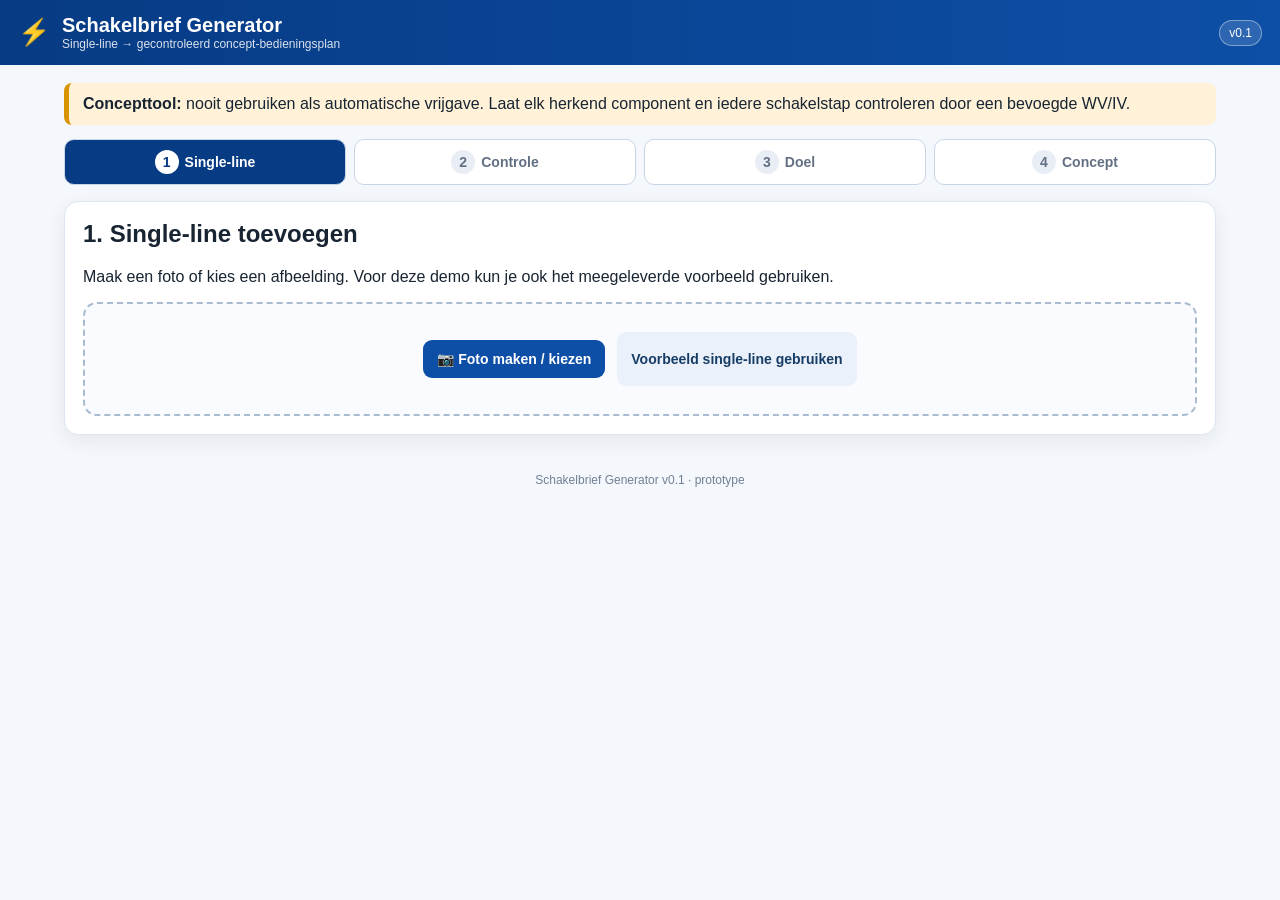
==== index.html @ 0936eeee "Add files via upload" ====
<!doctype html>
<html lang="nl">
<head>
  <meta charset="utf-8">
  <meta name="viewport" content="width=device-width,initial-scale=1,viewport-fit=cover">
  <meta name="theme-color" content="#073b84">
  <title>Schakelbrief Generator</title>
  <link rel="manifest" href="manifest.webmanifest">
  <link rel="stylesheet" href="style.css">
</head>
<body>
<header class="topbar">
  <div class="logo">⚡</div>
  <div>
    <h1>Schakelbrief Generator</h1>
    <div class="subtitle">Single-line → gecontroleerd concept-bedieningsplan</div>
  </div>
  <span class="badge">v0.1</span>
</header>

<main>
  <div class="warning">
    <b>Concepttool:</b> nooit gebruiken als automatische vrijgave. Laat elk herkend component en iedere schakelstap controleren door een bevoegde WV/IV.
  </div>

  <nav class="steps" aria-label="stappen">
    <button class="step active" data-step="1"><span>1</span>Single-line</button>
    <button class="step" data-step="2"><span>2</span>Controle</button>
    <button class="step" data-step="3"><span>3</span>Doel</button>
    <button class="step" data-step="4"><span>4</span>Concept</button>
  </nav>

  <section class="panel show" id="step1">
    <h2>1. Single-line toevoegen</h2>
    <p>Maak een foto of kies een afbeelding. Voor deze demo kun je ook het meegeleverde voorbeeld gebruiken.</p>
    <div class="uploadbox">
      <input id="fileInput" type="file" accept="image/*" capture="environment">
      <label for="fileInput" class="primary">📷 Foto maken / kiezen</label>
      <button id="demoBtn" class="secondary">Voorbeeld single-line gebruiken</button>
    </div>
    <div id="previewWrap" class="preview-wrap hidden">
      <img id="preview" alt="Single-line voorbeeld">
      <div class="actions">
        <button id="analyseBtn" class="primary">Analyse starten</button>
      </div>
    </div>
  </section>

  <section class="panel" id="step2">
    <h2>2. Herkende installatie controleren</h2>
    <p class="muted">In v0.1 wordt met demo-herkenning gewerkt. In de echte versie komt hier vision-analyse met zekerheidsscores en handmatige correctie.</p>
    <div class="confidence">Demo-herkenning <b>— handmatige controle verplicht</b></div>
    <div id="components"></div>
    <div class="actions">
      <button class="secondary back" data-back="1">← Terug</button>
      <button id="confirmComponents" class="primary">Alles gecontroleerd →</button>
    </div>
  </section>

  <section class="panel" id="step3">
    <h2>3. Doel van de schakeling</h2>
    <div class="grid2">
      <label>Projectnummer<input id="project" value=""></label>
      <label>Klantnaam<input id="client" value=""></label>
      <label>Adres<input id="address" value=""></label>
      <label>Plaats<input id="city" value=""></label>
      <label>Opgesteld door<input id="author" value=""></label>
      <label>Datum uitvoering<input id="date" type="date"></label>
    </div>

    <label>Doel
      <select id="goal">
        <option value="veiligstellen">Installatie / trafo veiligstellen</option>
        <option value="vrijschakelen">Kabel vrijschakelen</option>
        <option value="omschakelen">Voeding omschakelen</option>
        <option value="onderhoud">Onderhoud mogelijk maken</option>
      </select>
    </label>

    <label>Te behandelen object
      <select id="target">
        <option>T0 - Trafo 2500 kVA</option>
        <option>T2 - Trafo</option>
        <option>Station T1 - Power 1000 kVA</option>
        <option>Handmatig invoeren…</option>
      </select>
    </label>

    <label>Extra instructie / bijzonderheden
      <textarea id="notes" rows="3" placeholder="Bijv. richtingsticker verwijderen, LS-zijde apart veiligstellen, vreemdaarding nodig..."></textarea>
    </label>
    <div class="actions">
      <button class="secondary back" data-back="2">← Terug</button>
      <button id="generateBtn" class="primary">Concept genereren →</button>
    </div>
  </section>

  <section class="panel" id="step4">
    <div class="dochead">
      <div>
        <h2>Concept-bedieningsplan</h2>
        <p class="muted">Controleer en wijzig iedere regel vóór gebruik.</p>
      </div>
      <div class="status">CONCEPT</div>
    </div>

    <div class="meta" id="meta"></div>

    <div class="table-wrap">
      <table>
        <thead>
          <tr>
            <th>Nr</th><th>kV</th><th>Van</th><th>Naar</th><th>Test</th><th>Borg.</th>
            <th>Component</th><th>Gevolg</th><th>Bijzonderheden</th><th></th>
          </tr>
        </thead>
        <tbody id="planBody"></tbody>
      </table>
    </div>

    <div class="legend">
      <b>Legenda:</b> SA = spanning aantonen · DM = draaiveld meten · ABS = afwezigheid bedrijfsspanning aantonen · A = aanbrengen · V = verwijderen
    </div>
    <div class="actions no-print">
      <button class="secondary back" data-back="3">← Terug</button>
      <button id="addRow" class="secondary">＋ Regel toevoegen</button>
      <button id="printBtn" class="primary">🖨️ Print / opslaan als PDF</button>
    </div>
  </section>
</main>

<footer>Schakelbrief Generator v0.1 · prototype</footer>
<script src="app.js"></script>
</body>
</html>
---- style.css ----
:root{
  --blue:#073b84; --blue2:#0d4fa6; --light:#eef5ff; --line:#c8d5e6;
  --text:#182431; --muted:#637083; --danger:#a62929; --ok:#1e6b41;
}
*{box-sizing:border-box} body{margin:0;font-family:Arial,Helvetica,sans-serif;background:#f4f7fb;color:var(--text)}
.topbar{display:flex;align-items:center;gap:12px;padding:14px 18px;background:linear-gradient(90deg,var(--blue),var(--blue2));color:white;position:sticky;top:0;z-index:5}
.topbar h1{font-size:20px;margin:0}.subtitle{font-size:12px;opacity:.85}.logo{font-size:26px}.badge{margin-left:auto;background:#fff2;color:white;border:1px solid #fff6;border-radius:999px;padding:5px 9px;font-size:12px}
main{max-width:1180px;margin:18px auto;padding:0 14px}
.warning{background:#fff2d9;border-left:5px solid #d79300;padding:12px 14px;border-radius:8px;margin-bottom:14px}
.steps{display:grid;grid-template-columns:repeat(4,1fr);gap:8px;margin:12px 0 16px}
.step{border:1px solid var(--line);background:white;padding:10px;border-radius:10px;font-weight:700;color:var(--muted);cursor:pointer}
.step span{display:inline-grid;place-items:center;width:24px;height:24px;border-radius:50%;background:#e9eef6;margin-right:6px}
.step.active{background:var(--blue);color:white}.step.active span{background:white;color:var(--blue)}
.panel{display:none;background:white;border:1px solid #dde5ef;border-radius:14px;padding:18px;box-shadow:0 6px 22px #18324a12}
.panel.show{display:block}.panel h2{margin-top:0}.muted{color:var(--muted)}
.uploadbox{border:2px dashed #aabbd0;border-radius:14px;padding:28px;display:flex;gap:12px;justify-content:center;flex-wrap:wrap;background:#f9fbfe}
input[type=file]{display:none}
button,.primary,.secondary{border:none;border-radius:9px;padding:11px 14px;font-weight:700;cursor:pointer;font-size:14px}
.primary{background:var(--blue2);color:#fff}.secondary{background:#eaf1fa;color:#173d67}.actions{display:flex;gap:10px;justify-content:flex-end;margin-top:18px;flex-wrap:wrap}
.preview-wrap{margin-top:16px;text-align:center}.preview-wrap img{max-width:100%;max-height:520px;border:1px solid var(--line);border-radius:10px;background:white}
.hidden{display:none}.confidence{padding:10px 12px;background:#fff2d9;border-radius:8px;margin:10px 0 14px}
.comp{display:grid;grid-template-columns:34px 1fr 1fr 120px;gap:8px;align-items:center;border-bottom:1px solid #edf1f5;padding:8px 0}
.comp input,.comp select,.grid2 input,select,textarea{width:100%;padding:9px;border:1px solid #bfcbd9;border-radius:7px;background:white}
.grid2{display:grid;grid-template-columns:1fr 1fr;gap:10px 14px;margin-bottom:12px} label{display:block;font-size:13px;font-weight:700;margin:8px 0} label input,label select,label textarea{display:block;margin-top:5px;font-weight:400}
.dochead{display:flex;justify-content:space-between;align-items:flex-start}.status{background:#fff0f0;color:var(--danger);border:2px solid var(--danger);font-weight:800;padding:7px 12px;border-radius:6px;transform:rotate(-2deg)}
.meta{display:grid;grid-template-columns:repeat(3,1fr);gap:7px 14px;background:#f7f9fc;padding:12px;border-radius:8px;margin:12px 0}.meta div{font-size:13px}.meta b{display:block;color:#536276;font-size:11px}
.table-wrap{overflow:auto} table{border-collapse:collapse;width:100%;min-width:980px;font-size:12px} th{background:var(--blue2);color:#fff;padding:7px;border:1px solid #0a3d79} td{border:1px solid #aeb9c5;padding:3px;vertical-align:top} td input,td select{width:100%;border:0;background:transparent;padding:5px;font-size:12px} td:last-child{width:36px;text-align:center}.del{background:#f9e7e7;color:#8b1c1c;padding:5px 8px;border-radius:6px}
.legend{font-size:11px;padding:10px;border:1px solid var(--line);border-top:0;background:#fafcff}
footer{text-align:center;color:#718095;font-size:12px;padding:20px}
@media(max-width:700px){.steps{grid-template-columns:1fr 1fr}.grid2{grid-template-columns:1fr}.comp{grid-template-columns:28px 1fr}.comp .kind,.comp .conf{grid-column:2}.meta{grid-template-columns:1fr 1fr}}
@media print{
  body{background:white}.topbar,.steps,.warning,footer,.no-print{display:none!important}
  main{max-width:none;margin:0;padding:0}.panel{display:none!important;border:0;box-shadow:none;padding:0}.panel#step4{display:block!important}
  .status{display:block}.table-wrap{overflow:visible}table{min-width:0;font-size:9px}th,td{padding:3px}.meta{font-size:9px}
  @page{size:A4 landscape;margin:10mm}
}
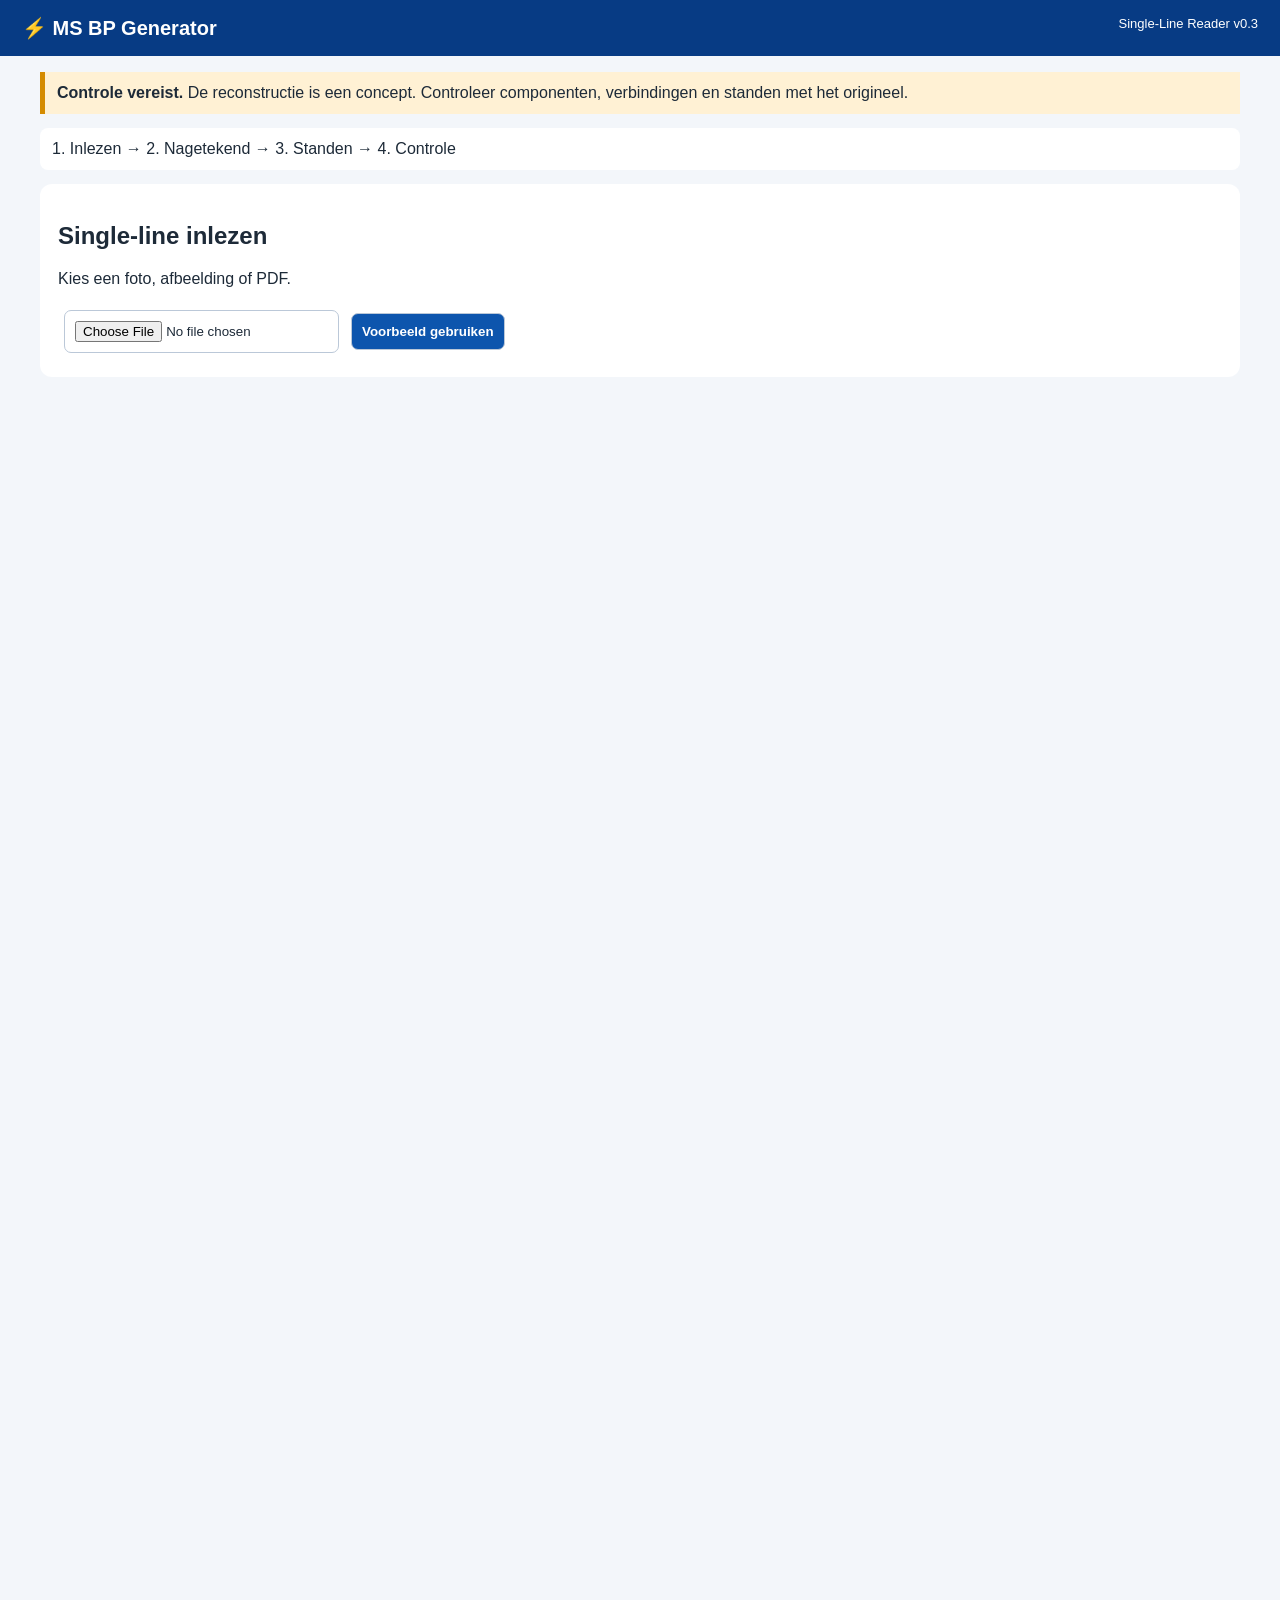
==== commit 5854576c: "Add files via upload" ====
--- a/index.html
+++ b/index.html
@@ -2,134 +2,33 @@
 <html lang="nl">
 <head>
   <meta charset="utf-8">
-  <meta name="viewport" content="width=device-width,initial-scale=1,viewport-fit=cover">
-  <meta name="theme-color" content="#073b84">
-  <title>Schakelbrief Generator</title>
-  <link rel="manifest" href="manifest.webmanifest">
-  <link rel="stylesheet" href="style.css">
+  <meta name="viewport" content="width=device-width,initial-scale=1">
+  <title>MS BP Generator</title>
+  <meta http-equiv="Cache-Control" content="no-cache, no-store, must-revalidate">
+  <meta http-equiv="Pragma" content="no-cache">
+  <meta http-equiv="Expires" content="0">
 </head>
 <body>
-<header class="topbar">
-  <div class="logo">⚡</div>
-  <div>
-    <h1>Schakelbrief Generator</h1>
-    <div class="subtitle">Single-line → gecontroleerd concept-bedieningsplan</div>
-  </div>
-  <span class="badge">v0.1</span>
-</header>
-
-<main>
-  <div class="warning">
-    <b>Concepttool:</b> nooit gebruiken als automatische vrijgave. Laat elk herkend component en iedere schakelstap controleren door een bevoegde WV/IV.
-  </div>
-
-  <nav class="steps" aria-label="stappen">
-    <button class="step active" data-step="1"><span>1</span>Single-line</button>
-    <button class="step" data-step="2"><span>2</span>Controle</button>
-    <button class="step" data-step="3"><span>3</span>Doel</button>
-    <button class="step" data-step="4"><span>4</span>Concept</button>
-  </nav>
-
-  <section class="panel show" id="step1">
-    <h2>1. Single-line toevoegen</h2>
-    <p>Maak een foto of kies een afbeelding. Voor deze demo kun je ook het meegeleverde voorbeeld gebruiken.</p>
-    <div class="uploadbox">
-      <input id="fileInput" type="file" accept="image/*" capture="environment">
-      <label for="fileInput" class="primary">📷 Foto maken / kiezen</label>
-      <button id="demoBtn" class="secondary">Voorbeeld single-line gebruiken</button>
-    </div>
-    <div id="previewWrap" class="preview-wrap hidden">
-      <img id="preview" alt="Single-line voorbeeld">
-      <div class="actions">
-        <button id="analyseBtn" class="primary">Analyse starten</button>
-      </div>
-    </div>
-  </section>
-
-  <section class="panel" id="step2">
-    <h2>2. Herkende installatie controleren</h2>
-    <p class="muted">In v0.1 wordt met demo-herkenning gewerkt. In de echte versie komt hier vision-analyse met zekerheidsscores en handmatige correctie.</p>
-    <div class="confidence">Demo-herkenning <b>— handmatige controle verplicht</b></div>
-    <div id="components"></div>
-    <div class="actions">
-      <button class="secondary back" data-back="1">← Terug</button>
-      <button id="confirmComponents" class="primary">Alles gecontroleerd →</button>
-    </div>
-  </section>
-
-  <section class="panel" id="step3">
-    <h2>3. Doel van de schakeling</h2>
-    <div class="grid2">
-      <label>Projectnummer<input id="project" value=""></label>
-      <label>Klantnaam<input id="client" value=""></label>
-      <label>Adres<input id="address" value=""></label>
-      <label>Plaats<input id="city" value=""></label>
-      <label>Opgesteld door<input id="author" value=""></label>
-      <label>Datum uitvoering<input id="date" type="date"></label>
-    </div>
-
-    <label>Doel
-      <select id="goal">
-        <option value="veiligstellen">Installatie / trafo veiligstellen</option>
-        <option value="vrijschakelen">Kabel vrijschakelen</option>
-        <option value="omschakelen">Voeding omschakelen</option>
-        <option value="onderhoud">Onderhoud mogelijk maken</option>
-      </select>
-    </label>
-
-    <label>Te behandelen object
-      <select id="target">
-        <option>T0 - Trafo 2500 kVA</option>
-        <option>T2 - Trafo</option>
-        <option>Station T1 - Power 1000 kVA</option>
-        <option>Handmatig invoeren…</option>
-      </select>
-    </label>
-
-    <label>Extra instructie / bijzonderheden
-      <textarea id="notes" rows="3" placeholder="Bijv. richtingsticker verwijderen, LS-zijde apart veiligstellen, vreemdaarding nodig..."></textarea>
-    </label>
-    <div class="actions">
-      <button class="secondary back" data-back="2">← Terug</button>
-      <button id="generateBtn" class="primary">Concept genereren →</button>
-    </div>
-  </section>
-
-  <section class="panel" id="step4">
-    <div class="dochead">
-      <div>
-        <h2>Concept-bedieningsplan</h2>
-        <p class="muted">Controleer en wijzig iedere regel vóór gebruik.</p>
-      </div>
-      <div class="status">CONCEPT</div>
-    </div>
-
-    <div class="meta" id="meta"></div>
-
-    <div class="table-wrap">
-      <table>
-        <thead>
-          <tr>
-            <th>Nr</th><th>kV</th><th>Van</th><th>Naar</th><th>Test</th><th>Borg.</th>
-            <th>Component</th><th>Gevolg</th><th>Bijzonderheden</th><th></th>
-          </tr>
-        </thead>
-        <tbody id="planBody"></tbody>
-      </table>
-    </div>
-
-    <div class="legend">
-      <b>Legenda:</b> SA = spanning aantonen · DM = draaiveld meten · ABS = afwezigheid bedrijfsspanning aantonen · A = aanbrengen · V = verwijderen
-    </div>
-    <div class="actions no-print">
-      <button class="secondary back" data-back="3">← Terug</button>
-      <button id="addRow" class="secondary">＋ Regel toevoegen</button>
-      <button id="printBtn" class="primary">🖨️ Print / opslaan als PDF</button>
-    </div>
-  </section>
-</main>
-
-<footer>Schakelbrief Generator v0.1 · prototype</footer>
-<script src="app.js"></script>
+  <p>MS BP Generator v0.3 wordt geopend…</p>
+  <script>
+    (async () => {
+      try {
+        if ('serviceWorker' in navigator) {
+          const regs = await navigator.serviceWorker.getRegistrations();
+          for (const reg of regs) {
+            await reg.unregister();
+          }
+        }
+        if ('caches' in window) {
+          const keys = await caches.keys();
+          await Promise.all(keys.map(k => caches.delete(k)));
+        }
+      } catch (e) {
+        console.log('Opschonen service worker/cache:', e);
+      }
+      window.location.replace('./MS_BP_Generator_v0_3/?v=03');
+    })();
+  </script>
+  <p><a href="./MS_BP_Generator_v0_3/?v=03">Klik hier als je niet automatisch wordt doorgestuurd.</a></p>
 </body>
 </html>
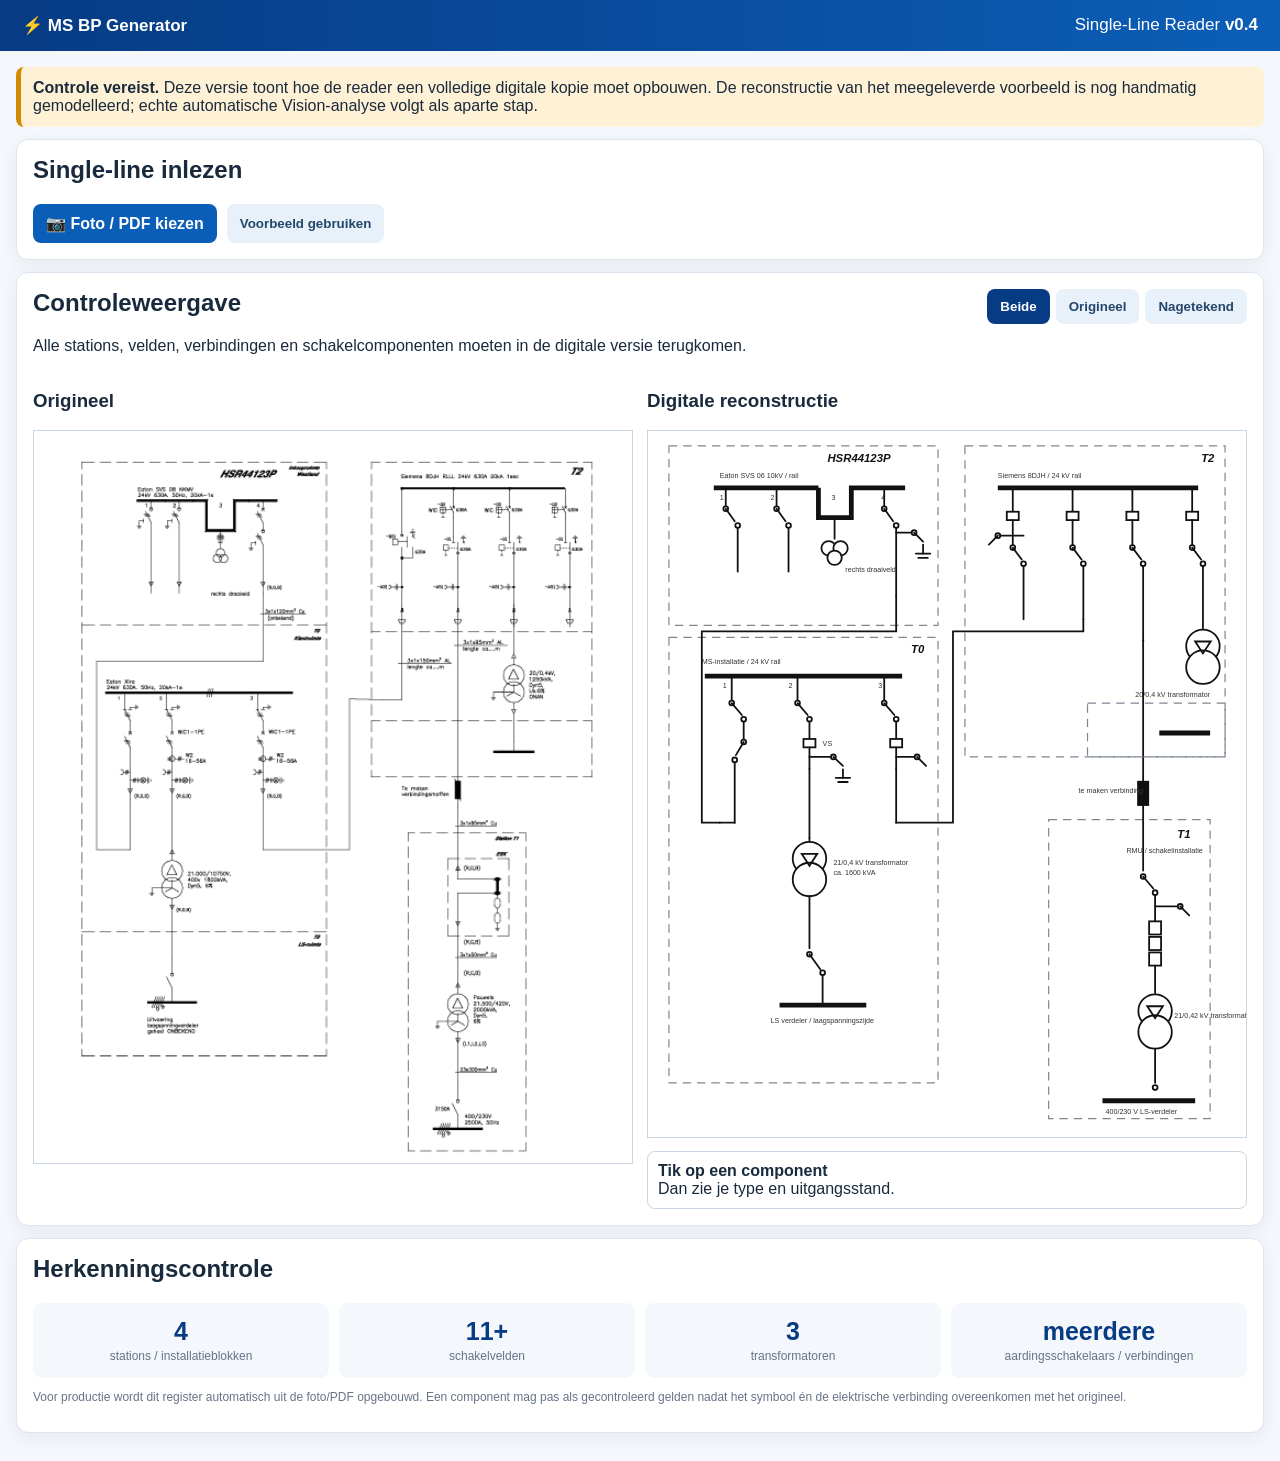
==== commit fcc07b53: "Add files via upload" ====
--- a/index.html
+++ b/index.html
@@ -4,31 +4,11 @@
   <meta charset="utf-8">
   <meta name="viewport" content="width=device-width,initial-scale=1">
   <title>MS BP Generator</title>
-  <meta http-equiv="Cache-Control" content="no-cache, no-store, must-revalidate">
-  <meta http-equiv="Pragma" content="no-cache">
-  <meta http-equiv="Expires" content="0">
 </head>
 <body>
-  <p>MS BP Generator v0.3 wordt geopend…</p>
   <script>
-    (async () => {
-      try {
-        if ('serviceWorker' in navigator) {
-          const regs = await navigator.serviceWorker.getRegistrations();
-          for (const reg of regs) {
-            await reg.unregister();
-          }
-        }
-        if ('caches' in window) {
-          const keys = await caches.keys();
-          await Promise.all(keys.map(k => caches.delete(k)));
-        }
-      } catch (e) {
-        console.log('Opschonen service worker/cache:', e);
-      }
-      window.location.replace('./MS_BP_Generator_v0_3/?v=03');
-    })();
+    location.replace('./MS_BP_Generator_v0_4/?v=04');
   </script>
-  <p><a href="./MS_BP_Generator_v0_3/?v=03">Klik hier als je niet automatisch wordt doorgestuurd.</a></p>
+  <p><a href="./MS_BP_Generator_v0_4/?v=04">Open MS BP Generator v0.4</a></p>
 </body>
 </html>
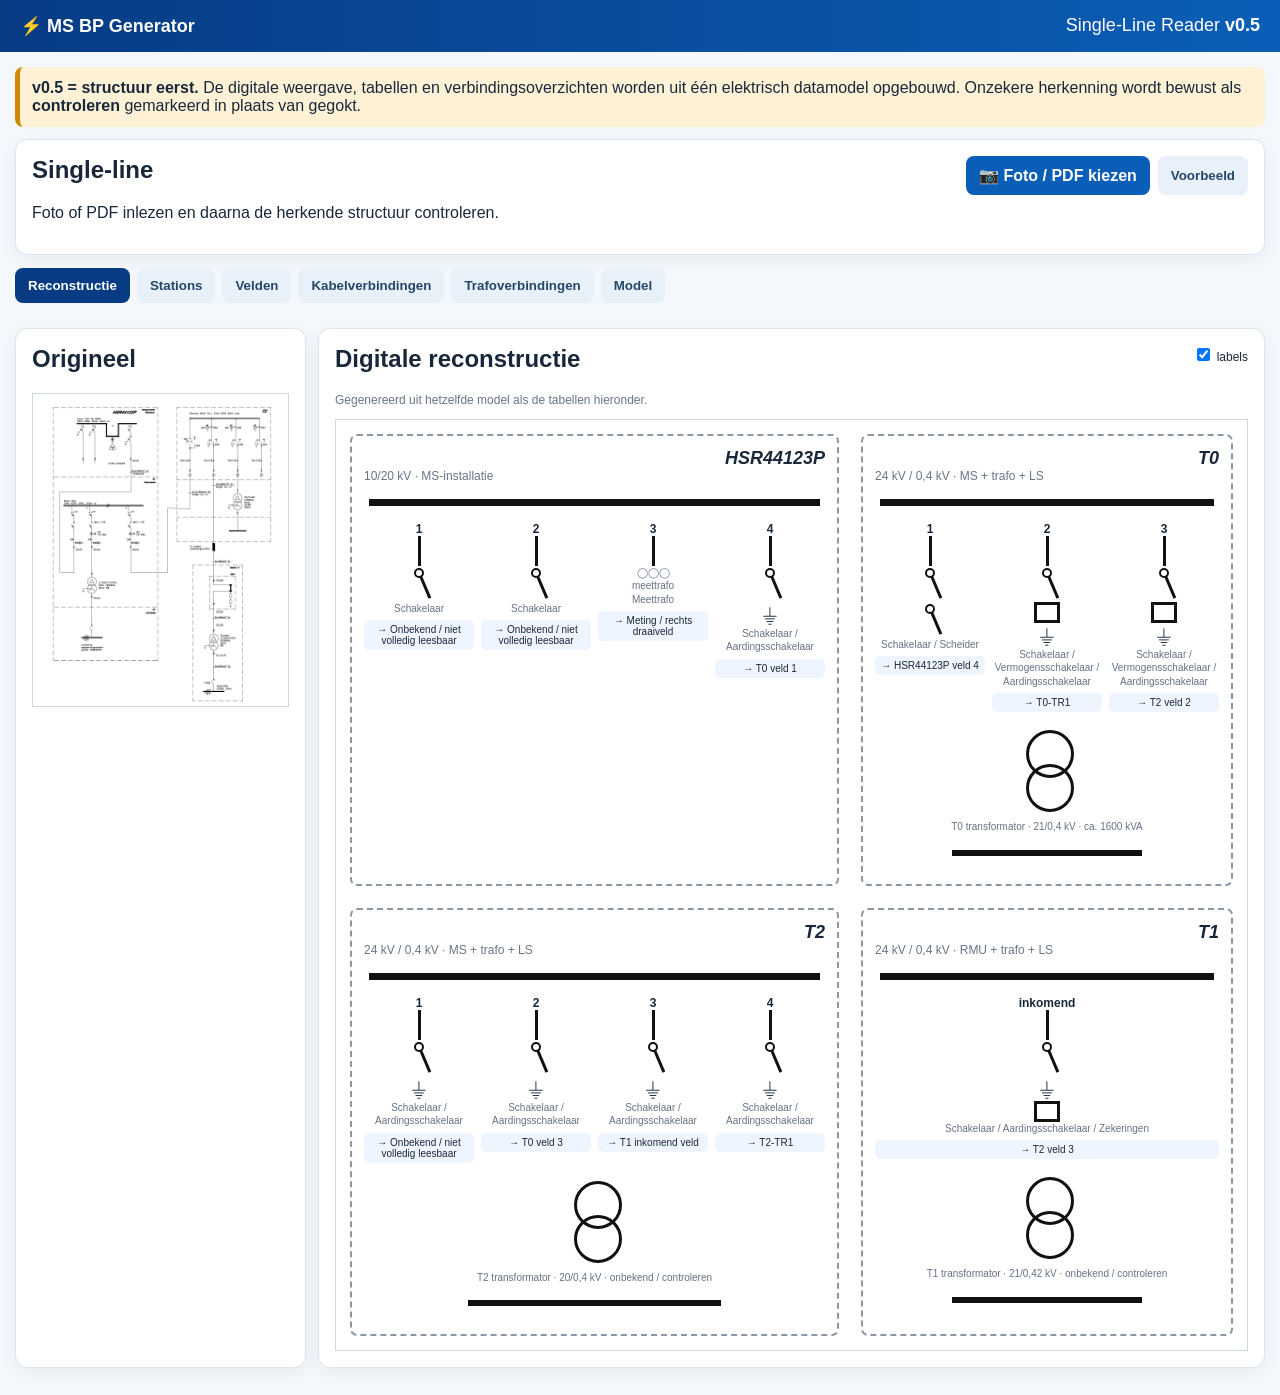
==== commit 637a313e: "Add files via upload" ====
--- a/index.html
+++ b/index.html
@@ -1,14 +1 @@
-<!doctype html>
-<html lang="nl">
-<head>
-  <meta charset="utf-8">
-  <meta name="viewport" content="width=device-width,initial-scale=1">
-  <title>MS BP Generator</title>
-</head>
-<body>
-  <script>
-    location.replace('./MS_BP_Generator_v0_4/?v=04');
-  </script>
-  <p><a href="./MS_BP_Generator_v0_4/?v=04">Open MS BP Generator v0.4</a></p>
-</body>
-</html>
+<!doctype html><html lang="nl"><head><meta charset="utf-8"><meta name="viewport" content="width=device-width,initial-scale=1"><title>MS BP Generator</title></head><body><script>location.replace('./MS_BP_Generator_v0_5/?v=05');</script><a href="./MS_BP_Generator_v0_5/?v=05">Open MS BP Generator v0.5</a></body></html>
